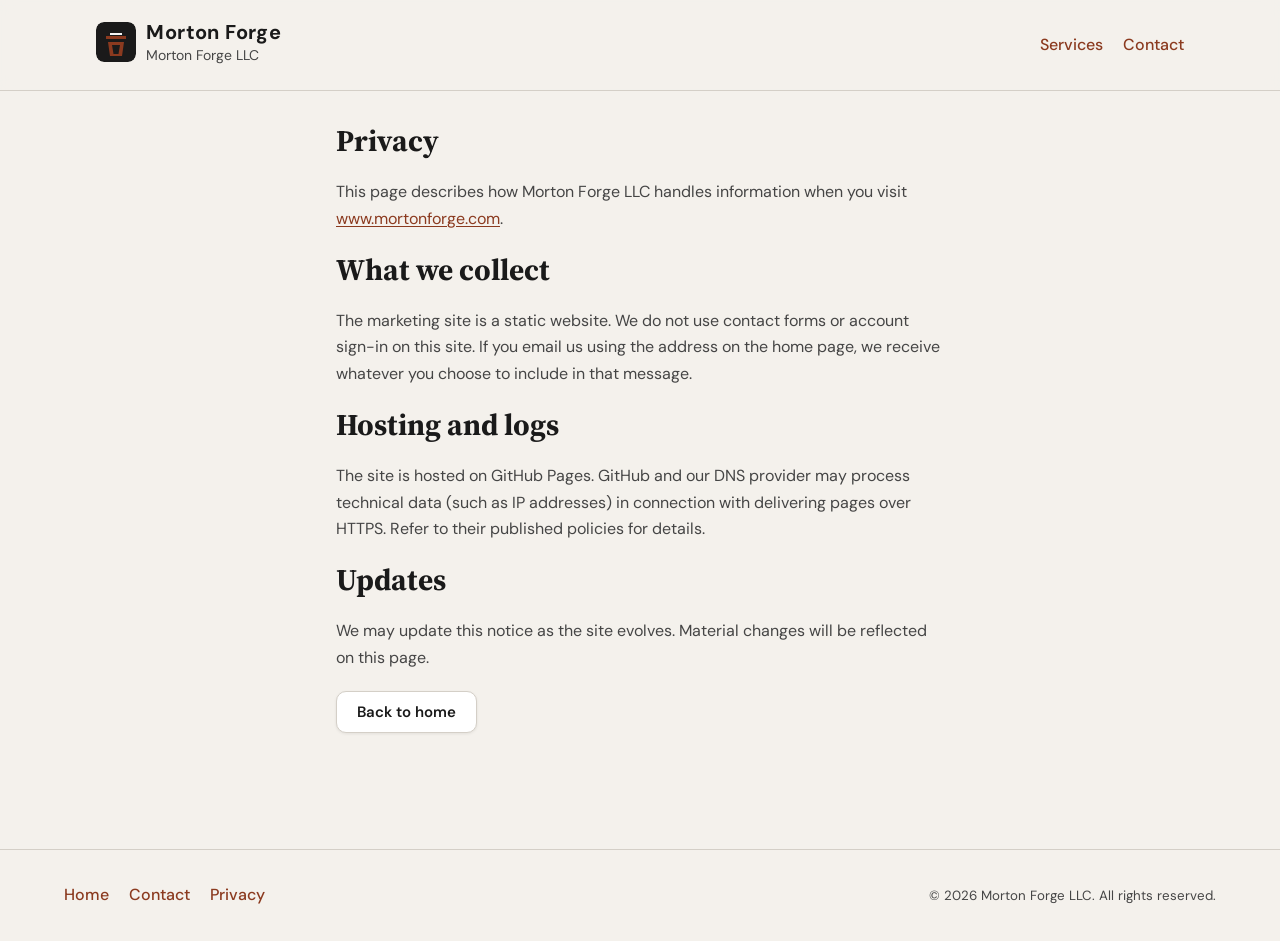
==== privacy.html @ 239cfd0b "Publish site from Azure Repos source=ac9ec0c89aad7d38fe738820c82aab0782f54889 build=1096" ====
<!DOCTYPE html>
<html lang="en">
  <head>
    <meta charset="utf-8">
    <meta name="viewport" content="width=device-width, initial-scale=1">
    <meta
      name="description"
      content="Privacy information for the Morton Forge LLC marketing website."
    >
    <title>Privacy — Morton Forge</title>
    <meta name="theme-color" content="#8b3a1f">
    <link rel="icon" href="assets/favicon.svg" type="image/svg+xml" sizes="any">
    <link rel="stylesheet" href="css/site.css">
  </head>
  <body>
    <a class="skip-link" href="#main-content">Skip to main content</a>

    <header class="site-header">
      <div class="site-header__inner">
        <div class="brand">
          <a class="brand__lockup" href="index.html">
            <img
              class="brand__mark"
              src="assets/logo-mark.svg"
              alt=""
              width="40"
              height="40"
              decoding="async"
            >
            <span class="brand__text">
              <span class="brand__name">Morton Forge</span>
              <span class="brand__legal">Morton Forge LLC</span>
            </span>
          </a>
        </div>
        <nav class="site-nav" aria-label="Primary">
          <ul class="site-nav__list">
            <li><a href="index.html#services">Services</a></li>
            <li><a href="index.html#contact">Contact</a></li>
          </ul>
        </nav>
      </div>
    </header>

    <main id="main-content" class="site-main site-main--narrow" tabindex="-1">
      <article class="content-section content-section--plain">
        <h1>Privacy</h1>
        <p>
          This page describes how Morton Forge LLC handles information when you visit
          <a href="https://www.mortonforge.com/">www.mortonforge.com</a>.
        </p>
        <h2>What we collect</h2>
        <p>
          The marketing site is a static website. We do not use contact forms or account
          sign-in on this site. If you email us using the address on the home page, we
          receive whatever you choose to include in that message.
        </p>
        <h2>Hosting and logs</h2>
        <p>
          The site is hosted on GitHub Pages. GitHub and our DNS provider may process
          technical data (such as IP addresses) in connection with delivering pages over
          HTTPS. Refer to their published policies for details.
        </p>
        <h2>Updates</h2>
        <p>
          We may update this notice as the site evolves. Material changes will be
          reflected on this page.
        </p>
        <p>
          <a class="button button--secondary" href="index.html">Back to home</a>
        </p>
      </article>
    </main>

    <footer class="site-footer">
      <div class="site-footer__inner">
        <nav class="site-footer__nav" aria-label="Footer">
          <ul class="site-footer__list">
            <li><a href="index.html">Home</a></li>
            <li><a href="index.html#contact">Contact</a></li>
            <li><a href="privacy.html">Privacy</a></li>
          </ul>
        </nav>
        <p class="site-footer__legal">
          <small>&copy; <span data-current-year>2026</span> Morton Forge LLC. All rights reserved.</small>
        </p>
      </div>
    </footer>

    <script type="module" src="js/site.js"></script>
  </body>
</html>
---- css/site.css ----
@font-face {
  font-family: "DM Sans";
  font-style: normal;
  font-weight: 400 700;
  font-display: swap;
  src: url("../assets/fonts/dm-sans-latin.woff2") format("woff2");
  unicode-range: U+0000-00FF, U+0131, U+0152-0153, U+02BB-02BC, U+02C6, U+02DA, U+02DC,
    U+0304, U+0308, U+0329, U+2000-206F, U+20AC, U+2122, U+2191, U+2193, U+2212, U+2215,
    U+FEFF, U+FFFD;
}

@font-face {
  font-family: "Source Serif 4";
  font-style: normal;
  font-weight: 600 700;
  font-display: swap;
  src: url("../assets/fonts/source-serif-4-600-latin.woff2") format("woff2");
  unicode-range: U+0000-00FF, U+0131, U+0152-0153, U+02BB-02BC, U+02C6, U+02DA, U+02DC,
    U+0304, U+0308, U+0329, U+2000-206F, U+20AC, U+2122, U+2191, U+2193, U+2212, U+2215,
    U+FEFF, U+FFFD;
}

:root {
  color-scheme: light dark;
  --font-sans: "DM Sans", system-ui, -apple-system, "Segoe UI", Roboto, sans-serif;
  --font-display: "Source Serif 4", Georgia, "Times New Roman", serif;
  --line-height: 1.65;
  --max-width: 72rem;
  --space-xs: 0.5rem;
  --space-sm: 0.75rem;
  --space-md: 1.25rem;
  --space-lg: 2rem;
  --space-xl: 3rem;
  --space-2xl: 4.5rem;
  --radius: 0.5rem;
  --focus-width: 3px;
  --focus-offset: 2px;

  --color-bg: #f4f1ec;
  --color-bg-hero: #ebe6df;
  --color-surface: #ffffff;
  --color-text: #1a1a1a;
  --color-text-muted: #454545;
  --color-accent: #8b3a1f;
  --color-accent-hover: #6e2e18;
  --color-accent-soft: rgb(139 58 31 / 12%);
  --color-border: #d4cfc7;
  --color-focus: #0b5cab;
  --color-button-bg: var(--color-accent);
  --color-button-hover: var(--color-accent-hover);
  --shadow-soft: 0 1px 3px rgb(26 26 26 / 8%);
  --shadow-card: 0 4px 24px rgb(26 26 26 / 6%);
}

@media (prefers-color-scheme: dark) {
  :root {
    --color-bg: #121212;
    --color-bg-hero: #1a1816;
    --color-surface: #1c1c1c;
    --color-text: #f2f2f2;
    --color-text-muted: #c8c8c8;
    --color-accent: #e08a6a;
    --color-accent-hover: #f0a484;
    --color-accent-soft: rgb(224 138 106 / 14%);
    --color-button-bg: #8f3d24;
    --color-button-hover: #a6482c;
    --color-border: #3a3a3a;
    --color-focus: #6eb6ff;
    --shadow-soft: 0 1px 3px rgb(0 0 0 / 35%);
    --shadow-card: 0 4px 24px rgb(0 0 0 / 25%);
  }
}

*,
*::before,
*::after {
  box-sizing: border-box;
}

html {
  scroll-behavior: smooth;
  scroll-padding-top: 6rem;
}

body {
  margin: 0;
  min-height: 100vh;
  font-family: var(--font-sans);
  line-height: var(--line-height);
  background: var(--color-bg);
  color: var(--color-text);
}

@media (prefers-reduced-motion: reduce) {
  html {
    scroll-behavior: auto;
  }

  *,
  *::before,
  *::after {
    animation-duration: 0.01ms !important;
    animation-iteration-count: 1 !important;
    transition-duration: 0.01ms !important;
  }
}

.skip-link {
  position: absolute;
  left: var(--space-md);
  top: -100%;
  z-index: 100;
  padding: var(--space-xs) var(--space-sm);
  border-radius: var(--radius);
  background: var(--color-surface);
  color: var(--color-accent);
  font-weight: 600;
  text-decoration: none;
  box-shadow: var(--shadow-soft);
}

.skip-link:focus {
  top: var(--space-md);
}

:focus {
  outline: none;
}

:focus-visible {
  outline: var(--focus-width) solid var(--color-focus);
  outline-offset: var(--focus-offset);
}

a {
  color: var(--color-accent);
  text-decoration-thickness: 1px;
  text-underline-offset: 0.15em;
}

a:hover {
  color: var(--color-accent-hover);
}

.button {
  display: inline-flex;
  align-items: center;
  justify-content: center;
  gap: 0.35rem;
  padding: 0.65rem 1.25rem;
  border-radius: calc(var(--radius) * 1.25);
  border: 1px solid transparent;
  background: var(--color-button-bg);
  color: #fff;
  font-family: inherit;
  font-size: 0.9375rem;
  font-weight: 600;
  line-height: 1.3;
  text-decoration: none;
  box-shadow: var(--shadow-soft);
  transition: background-color 0.15s ease, border-color 0.15s ease, color 0.15s ease;
}

.button:hover {
  background: var(--color-button-hover);
  color: #fff;
}

.button--secondary {
  background: var(--color-surface);
  border-color: var(--color-border);
  color: var(--color-text);
}

.button--secondary:hover {
  background: var(--color-accent-soft);
  border-color: var(--color-accent);
  color: var(--color-accent);
}

.site-header {
  position: sticky;
  top: 0;
  z-index: 10;
  border-bottom: 1px solid var(--color-border);
  background: color-mix(in srgb, var(--color-bg) 92%, transparent);
  backdrop-filter: blur(8px);
}

.site-header__inner {
  display: flex;
  flex-wrap: wrap;
  align-items: center;
  justify-content: space-between;
  gap: var(--space-md);
  max-width: var(--max-width);
  margin: 0 auto;
  padding: var(--space-md) var(--space-lg);
}

.brand__lockup {
  display: inline-flex;
  align-items: center;
  gap: 0.65rem;
  text-decoration: none;
  color: inherit;
}

.brand__lockup:hover .brand__name {
  color: var(--color-accent);
}

.brand__mark {
  flex-shrink: 0;
  width: 2.5rem;
  height: 2.5rem;
  border-radius: 8px;
}

.brand__text {
  display: flex;
  flex-direction: column;
}

.brand__name {
  font-size: 1.25rem;
  font-weight: 700;
  letter-spacing: 0.02em;
  color: var(--color-text);
  line-height: 1.2;
}

.brand__legal {
  margin: 0.1rem 0 0;
  font-size: 0.875rem;
  color: var(--color-text-muted);
  line-height: 1.3;
}

.site-nav__list {
  display: flex;
  flex-wrap: wrap;
  gap: var(--space-sm) var(--space-md);
  margin: 0;
  padding: 0;
  list-style: none;
}

.site-nav a {
  display: inline-block;
  padding: var(--space-xs) 0;
  font-weight: 500;
  text-decoration: none;
}

.site-nav a:hover {
  text-decoration: underline;
}

.site-main {
  max-width: var(--max-width);
  margin: 0 auto;
  padding: var(--space-lg);
}

.site-main--narrow {
  max-width: 42rem;
}

.hero,
.content-section {
  scroll-margin-top: 5.5rem;
}

.hero {
  position: relative;
  margin-bottom: var(--space-2xl);
  padding: clamp(2rem, 5vw, 3.5rem);
  border: 1px solid var(--color-border);
  border-radius: calc(var(--radius) * 2);
  background:
    radial-gradient(ellipse 80% 60% at 100% 0%, var(--color-accent-soft), transparent 55%),
    linear-gradient(145deg, var(--color-surface), var(--color-bg-hero));
  box-shadow: var(--shadow-card);
  overflow: hidden;
}

.hero__eyebrow {
  margin: 0 0 var(--space-sm);
  font-size: 0.875rem;
  font-weight: 600;
  letter-spacing: 0.06em;
  text-transform: uppercase;
  color: var(--color-accent);
}

.hero h1 {
  margin: 0 0 var(--space-md);
  max-width: 18ch;
  font-family: var(--font-display);
  font-size: clamp(2rem, 5vw, 3rem);
  font-weight: 700;
  line-height: 1.12;
  letter-spacing: -0.02em;
}

.hero__lede {
  margin: 0 0 var(--space-lg);
  max-width: 38rem;
  font-size: 1.125rem;
  color: var(--color-text-muted);
}

.hero__actions {
  display: flex;
  flex-wrap: wrap;
  gap: var(--space-sm);
}

.content-section {
  margin-bottom: var(--space-2xl);
  padding-bottom: var(--space-lg);
  border-bottom: 1px solid var(--color-border);
}

.content-section:last-of-type {
  border-bottom: none;
  margin-bottom: var(--space-lg);
}

.content-section--plain {
  border-bottom: none;
}

.section-intro {
  max-width: 40rem;
  margin-bottom: var(--space-lg);
}

.content-section h2,
.content-section h1 {
  margin: 0 0 var(--space-md);
  font-family: var(--font-display);
  font-size: clamp(1.5rem, 3vw, 1.875rem);
  font-weight: 700;
  line-height: 1.2;
}

.section-intro p,
.content-section--plain p {
  margin: 0 0 var(--space-md);
  color: var(--color-text-muted);
}

.card-grid {
  display: grid;
  gap: var(--space-md);
  margin: 0;
  padding: 0;
  list-style: none;
  grid-template-columns: 1fr;
}

@media (min-width: 40rem) {
  .card-grid {
    grid-template-columns: repeat(2, 1fr);
  }

  .card-grid--two {
    grid-template-columns: repeat(2, 1fr);
  }
}

@media (min-width: 64rem) {
  .card-grid:not(.card-grid--two) {
    grid-template-columns: repeat(4, 1fr);
  }
}

.card {
  height: 100%;
  padding: var(--space-md);
  border: 1px solid var(--color-border);
  border-radius: calc(var(--radius) * 1.5);
  background: var(--color-surface);
  box-shadow: var(--shadow-soft);
  transition: border-color 0.15s ease, box-shadow 0.15s ease;
}

.card:hover {
  border-color: color-mix(in srgb, var(--color-accent) 35%, var(--color-border));
  box-shadow: var(--shadow-card);
}

.card--accent {
  background: linear-gradient(
    160deg,
    var(--color-surface),
    color-mix(in srgb, var(--color-accent-soft) 60%, var(--color-surface))
  );
}

.card__title {
  margin: 0 0 var(--space-sm);
  font-size: 1.0625rem;
  font-weight: 600;
  line-height: 1.3;
}

.card__body {
  margin: 0;
  font-size: 0.9375rem;
  color: var(--color-text-muted);
}

.about-panel {
  padding: var(--space-lg);
  border-radius: calc(var(--radius) * 2);
  border: 1px solid var(--color-border);
  background: var(--color-surface);
  box-shadow: var(--shadow-soft);
}

.about-list {
  margin: var(--space-md) 0 0;
  padding-left: 1.25rem;
  color: var(--color-text-muted);
}

.about-list li {
  margin-bottom: var(--space-xs);
}

.about-list li::marker {
  color: var(--color-accent);
}

.contact-panel {
  padding: var(--space-lg);
  border-radius: calc(var(--radius) * 2);
  border: 1px solid color-mix(in srgb, var(--color-accent) 25%, var(--color-border));
  background: var(--color-accent-soft);
}

.contact-panel h2 {
  margin-top: 0;
}

.contact-panel p {
  margin: 0 0 var(--space-md);
  max-width: 36rem;
  color: var(--color-text-muted);
}

.contact-actions {
  display: flex;
  flex-wrap: wrap;
  gap: var(--space-sm);
  margin: 0;
  padding: 0;
  list-style: none;
}

.contact-actions li {
  margin: 0;
}

.site-footer {
  border-top: 1px solid var(--color-border);
  padding: var(--space-lg);
  color: var(--color-text-muted);
}

.site-footer__inner {
  display: flex;
  flex-direction: column;
  align-items: center;
  gap: var(--space-md);
  max-width: var(--max-width);
  margin: 0 auto;
  text-align: center;
}

.site-footer__list {
  display: flex;
  flex-wrap: wrap;
  justify-content: center;
  gap: var(--space-sm) var(--space-md);
  margin: 0;
  padding: 0;
  list-style: none;
}

.site-footer__list a {
  font-weight: 500;
  text-decoration: none;
}

.site-footer__list a:hover {
  text-decoration: underline;
}

.site-footer__legal {
  margin: 0;
}

@media (min-width: 48rem) {
  .site-header__inner {
    flex-wrap: nowrap;
  }

  .site-nav__list {
    justify-content: flex-end;
  }

  .site-footer__inner {
    flex-direction: row;
    justify-content: space-between;
    text-align: left;
  }
}
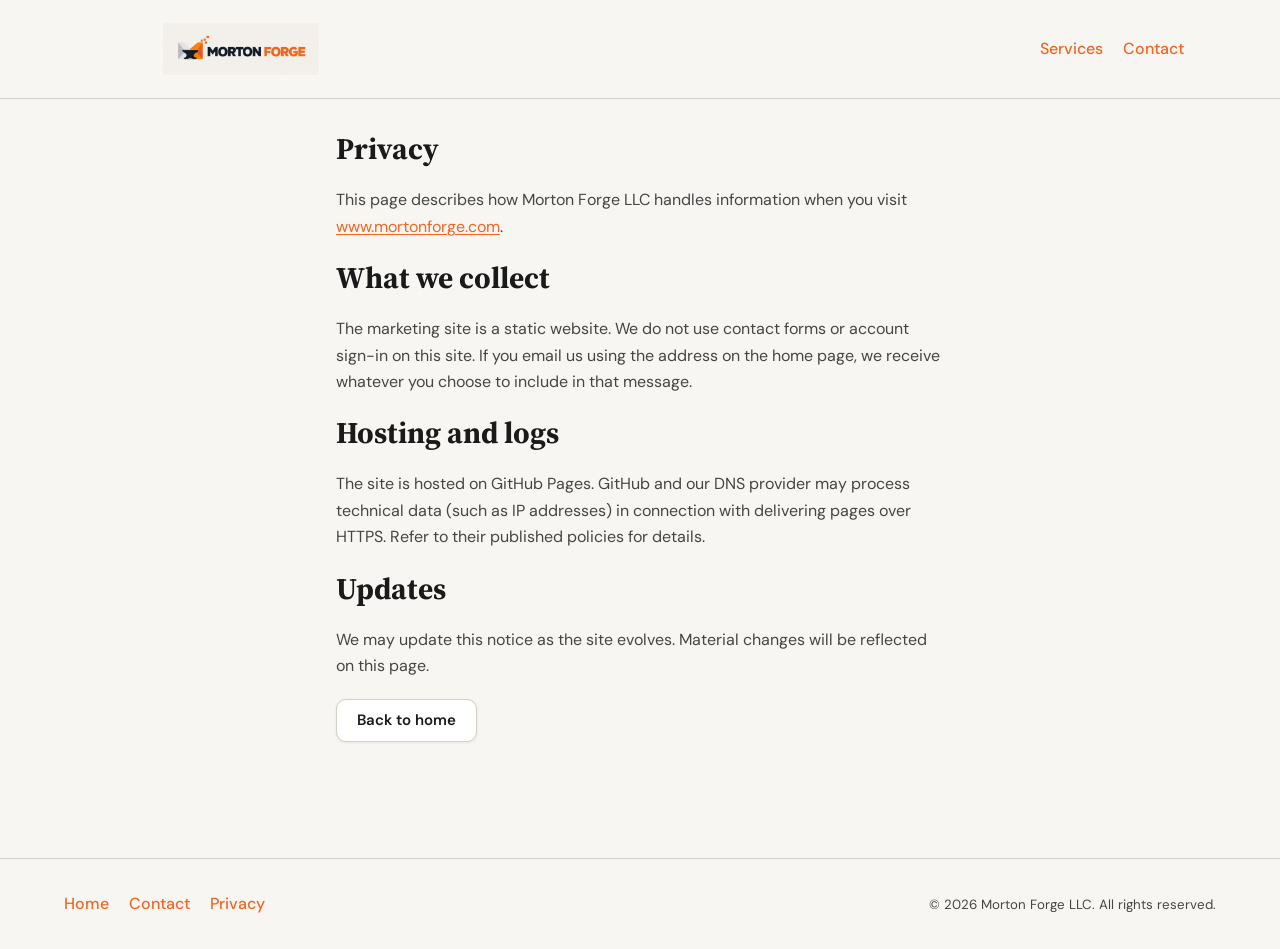
==== commit 176b554b: "Publish site from Azure Repos source=661d804d3004061c3cdec58919d29706ec7f410d build=1098" ====
--- a/privacy.html
+++ b/privacy.html
@@ -8,8 +8,10 @@
       content="Privacy information for the Morton Forge LLC marketing website."
     >
     <title>Privacy — Morton Forge</title>
-    <meta name="theme-color" content="#8b3a1f">
-    <link rel="icon" href="assets/favicon.svg" type="image/svg+xml" sizes="any">
+    <link rel="canonical" href="https://www.mortonforge.com/privacy.html">
+    <meta name="theme-color" content="#f26522">
+    <link rel="icon" href="assets/favicon.png" type="image/png" sizes="192x192">
+    <link rel="apple-touch-icon" href="assets/apple-touch-icon.jpg">
     <link rel="stylesheet" href="css/site.css">
   </head>
   <body>
@@ -19,18 +21,20 @@
       <div class="site-header__inner">
         <div class="brand">
           <a class="brand__lockup" href="index.html">
-            <img
-              class="brand__mark"
-              src="assets/logo-mark.svg"
-              alt=""
-              width="40"
-              height="40"
-              decoding="async"
-            >
-            <span class="brand__text">
-              <span class="brand__name">Morton Forge</span>
-              <span class="brand__legal">Morton Forge LLC</span>
-            </span>
+            <picture class="brand__picture">
+              <source
+                srcset="assets/logo-horizontal-on-dark.png"
+                media="(prefers-color-scheme: dark)"
+              >
+              <img
+                class="brand__logo"
+                src="assets/logo-horizontal-light.jpg"
+                alt="Morton Forge"
+                width="1024"
+                height="341"
+                decoding="async"
+              >
+            </picture>
           </a>
         </div>
         <nav class="site-nav" aria-label="Primary">
--- a/css/site.css
+++ b/css/site.css
@@ -36,18 +36,19 @@
   --focus-width: 3px;
   --focus-offset: 2px;
 
-  --color-bg: #f4f1ec;
-  --color-bg-hero: #ebe6df;
+  --color-bg: #f7f6f2;
+  --color-bg-hero: #efede8;
   --color-surface: #ffffff;
   --color-text: #1a1a1a;
   --color-text-muted: #454545;
-  --color-accent: #8b3a1f;
-  --color-accent-hover: #6e2e18;
-  --color-accent-soft: rgb(139 58 31 / 12%);
+  /* Brand orange (aligned with geometric logo “FORGE” / M right facet) */
+  --color-accent: #f26522;
+  --color-accent-hover: #d9561a;
+  --color-accent-soft: rgb(242 101 34 / 14%);
   --color-border: #d4cfc7;
   --color-focus: #0b5cab;
-  --color-button-bg: var(--color-accent);
-  --color-button-hover: var(--color-accent-hover);
+  --color-button-bg: #b8470f;
+  --color-button-hover: #9a3c0d;
   --shadow-soft: 0 1px 3px rgb(26 26 26 / 8%);
   --shadow-card: 0 4px 24px rgb(26 26 26 / 6%);
 }
@@ -59,11 +60,11 @@
     --color-surface: #1c1c1c;
     --color-text: #f2f2f2;
     --color-text-muted: #c8c8c8;
-    --color-accent: #e08a6a;
-    --color-accent-hover: #f0a484;
-    --color-accent-soft: rgb(224 138 106 / 14%);
-    --color-button-bg: #8f3d24;
-    --color-button-hover: #a6482c;
+    --color-accent: #ff9a6b;
+    --color-accent-hover: #ffb38f;
+    --color-accent-soft: rgb(242 101 34 / 18%);
+    --color-button-bg: #c2410c;
+    --color-button-hover: #d9561a;
     --color-border: #3a3a3a;
     --color-focus: #6eb6ff;
     --shadow-soft: 0 1px 3px rgb(0 0 0 / 35%);
@@ -201,40 +202,37 @@
 .brand__lockup {
   display: inline-flex;
   align-items: center;
-  gap: 0.65rem;
   text-decoration: none;
   color: inherit;
 }
 
-.brand__lockup:hover .brand__name {
-  color: var(--color-accent);
-}
-
-.brand__mark {
-  flex-shrink: 0;
-  width: 2.5rem;
-  height: 2.5rem;
-  border-radius: 8px;
-}
-
-.brand__text {
-  display: flex;
-  flex-direction: column;
-}
-
-.brand__name {
-  font-size: 1.25rem;
-  font-weight: 700;
-  letter-spacing: 0.02em;
-  color: var(--color-text);
-  line-height: 1.2;
-}
-
-.brand__legal {
-  margin: 0.1rem 0 0;
-  font-size: 0.875rem;
-  color: var(--color-text-muted);
-  line-height: 1.3;
+.brand__picture {
+  display: inline-flex;
+  align-items: center;
+  line-height: 0;
+  border-radius: calc(var(--radius) * 1.25);
+  background: #f7f6f2;
+  padding: 0.2rem 0.55rem;
+}
+
+@media (prefers-color-scheme: dark) {
+  .brand__picture {
+    background: transparent;
+    padding: 0;
+    border-radius: 0;
+  }
+}
+
+.brand__lockup:hover .brand__logo {
+  opacity: 0.94;
+}
+
+.brand__logo {
+  display: block;
+  width: min(17rem, 78vw);
+  height: auto;
+  max-height: 3.25rem;
+  object-fit: contain;
 }
 
 .site-nav__list {
